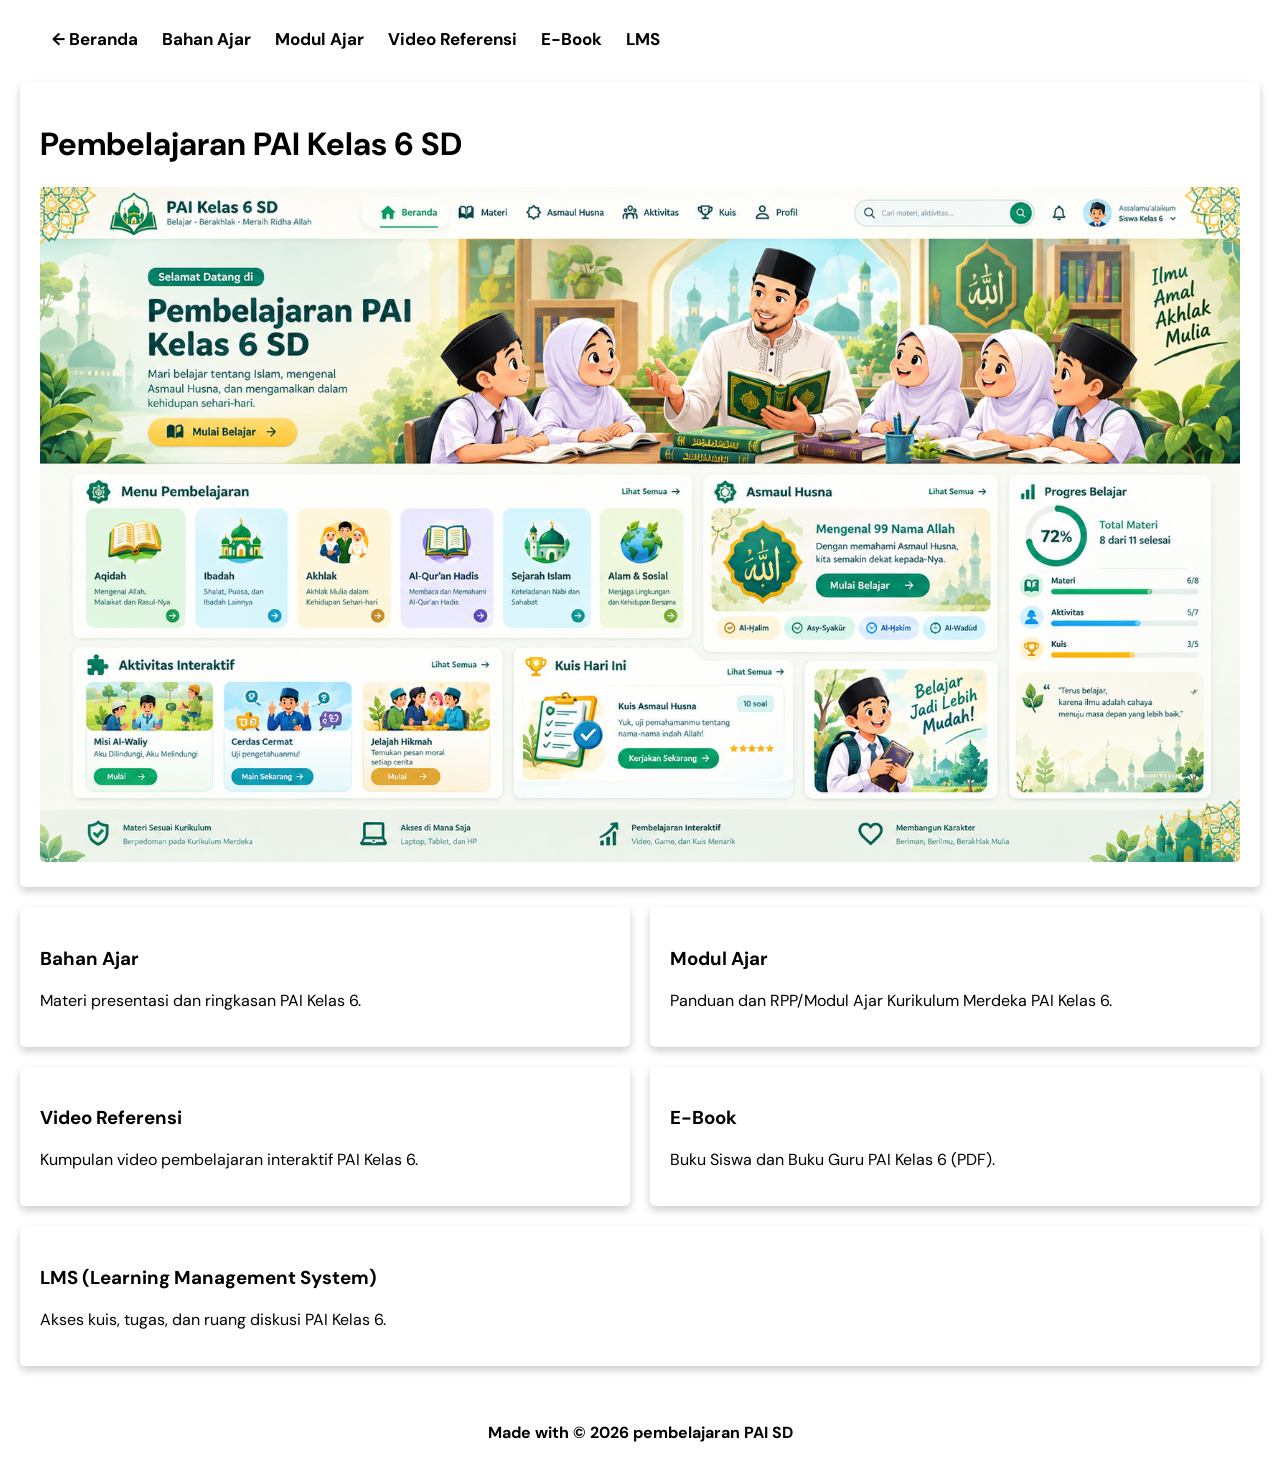
==== halaman-konten1.html @ a6414e2e "Add files via upload" ====
<!DOCTYPE html>
<html lang="id">
<head>
    <meta charset="UTF-8">
    <meta name="viewport" content="width=device-width, initial-scale=1.0">
    <title>Konten 1 - PAI SD Kelas 6</title>
    <link rel="stylesheet" href="style/style.css">
</head>
<body>
    <header>
        <nav>
            <ul>
                <li><a href="index.html">← Beranda</a></li>
                <li><a href="#bahan-ajar">Bahan Ajar</a></li>
                <li><a href="#modul-ajar">Modul Ajar</a></li>
                <li><a href="#video-referensi">Video Referensi</a></li>
                <li><a href="#e-book">E-Book</a></li>
                <li><a href="#lms">LMS</a></li>
            </ul>
        </nav>
    </header>

    <main>
        <div class="card">
            <h1>Pembelajaran PAI Kelas 6 SD</h1>
            <img src="gambar/kelaspaisd6.png" class="cover-image" alt="PAI Kelas 6">
        </div>

        <div class="container-grid" style="margin-top: 20px;">
            <div class="card" id="bahan-ajar">
                <h3>Bahan Ajar</h3>
                <p>Materi presentasi dan ringkasan PAI Kelas 6.</p>
            </div>
            <div class="card" id="modul-ajar">
                <h3>Modul Ajar</h3>
                <p>Panduan dan RPP/Modul Ajar Kurikulum Merdeka PAI Kelas 6.</p>
            </div>
            <div class="card" id="video-referensi">
                <h3>Video Referensi</h3>
                <p>Kumpulan video pembelajaran interaktif PAI Kelas 6.</p>
            </div>
            <div class="card" id="e-book">
                <h3>E-Book</h3>
                <p>Buku Siswa dan Buku Guru PAI Kelas 6 (PDF).</p>
            </div>
            <div class="card" id="lms" style="grid-column: span 2;">
                <h3>LMS (Learning Management System)</h3>
                <p>Akses kuis, tugas, dan ruang diskusi PAI Kelas 6.</p>
            </div>
        </div>
    </main>

    <footer>
        <p>Made with &#169; 2026 pembelajaran PAI SD</p>
    </footer>
</body>
</html>
---- style/style.css ----
@import url('https://fonts.googleapis.com/css2?family=DM+Sans&display=swap');

* {
    box-sizing: border-box;
}

body {
    font-family: 'DM Sans', sans-serif;
    margin: 0;
    padding: 0;
}

main {
    padding: 20px;
    overflow: auto;
}

/* --- NAVIGASI --- */
nav {
    width: 100%;
    background-color: transparent;
    overflow: auto;
}

nav li {
    display: inline;
    list-style-type: none;
    margin-right: 25px;
}

nav a {
    float: left;
    text-align: center;
    padding: 12px;
    color: black;
    text-decoration: none;
    font-size: 17px;
    font-weight: bold;
}

nav a:hover {
    background-color: blue;
    color: white;
    font-weight: bold;
    border-radius: 5px;
}

/* --- TATA LETAK & GRID --- */
#content {
    float: left;
    width: 100%; /* Ubah ke 100% agar grid punya ruang penuh */
    padding-left: 0;
}

/* Pembungkus utama grid 2x2 */
.container-grid, .image-grid {
    display: grid;
    grid-template-columns: repeat(2, 1fr);
    gap: 20px;
    width: 100%;
}

/* --- GAMBAR & KARTU --- */
.cover-image {
    width: 100%;
    max-height: 900px;
    object-fit: cover;
    object-position: center;
    border-radius: 5px;
}

.featured-image {
    width: 100%;
    height: auto;
    object-fit: cover;
    border-radius: 5px;
}

.card {
    box-shadow: 0 4px 8px 0 rgba(0, 0, 0, 0.2);
    border-radius: 5px;
    padding: 20px;
    background-color: #fff;
    cursor: pointer;
}

/* --- LINK & TOMBOL KARTU --- */
.card-link {
    text-decoration: none;
    color: inherit;
    display: block;
}

.card-link:hover .card {
    transform: translateY(-5px);
    transition: transform 0.2s ease;
}

.btn-buka {
    display: inline-block;
    padding: 10px 15px;
    background-color: #007bff;
    color: white;
    text-decoration: none;
    border-radius: 5px;
    margin-top: 10px;
}

.btn-buka:hover {
    background-color: #0056b3;
}

/* --- FOOTER --- */
footer {
    padding: 20px;
    color: black;
    background-color: white;
    text-align: center;
    font-weight: bold;
}

/* --- RESPONSIF HP --- */
@media screen and (max-width: 768px) {
    .container-grid, .image-grid {
        grid-template-columns: 1fr;
        gap: 15px;
    }
}
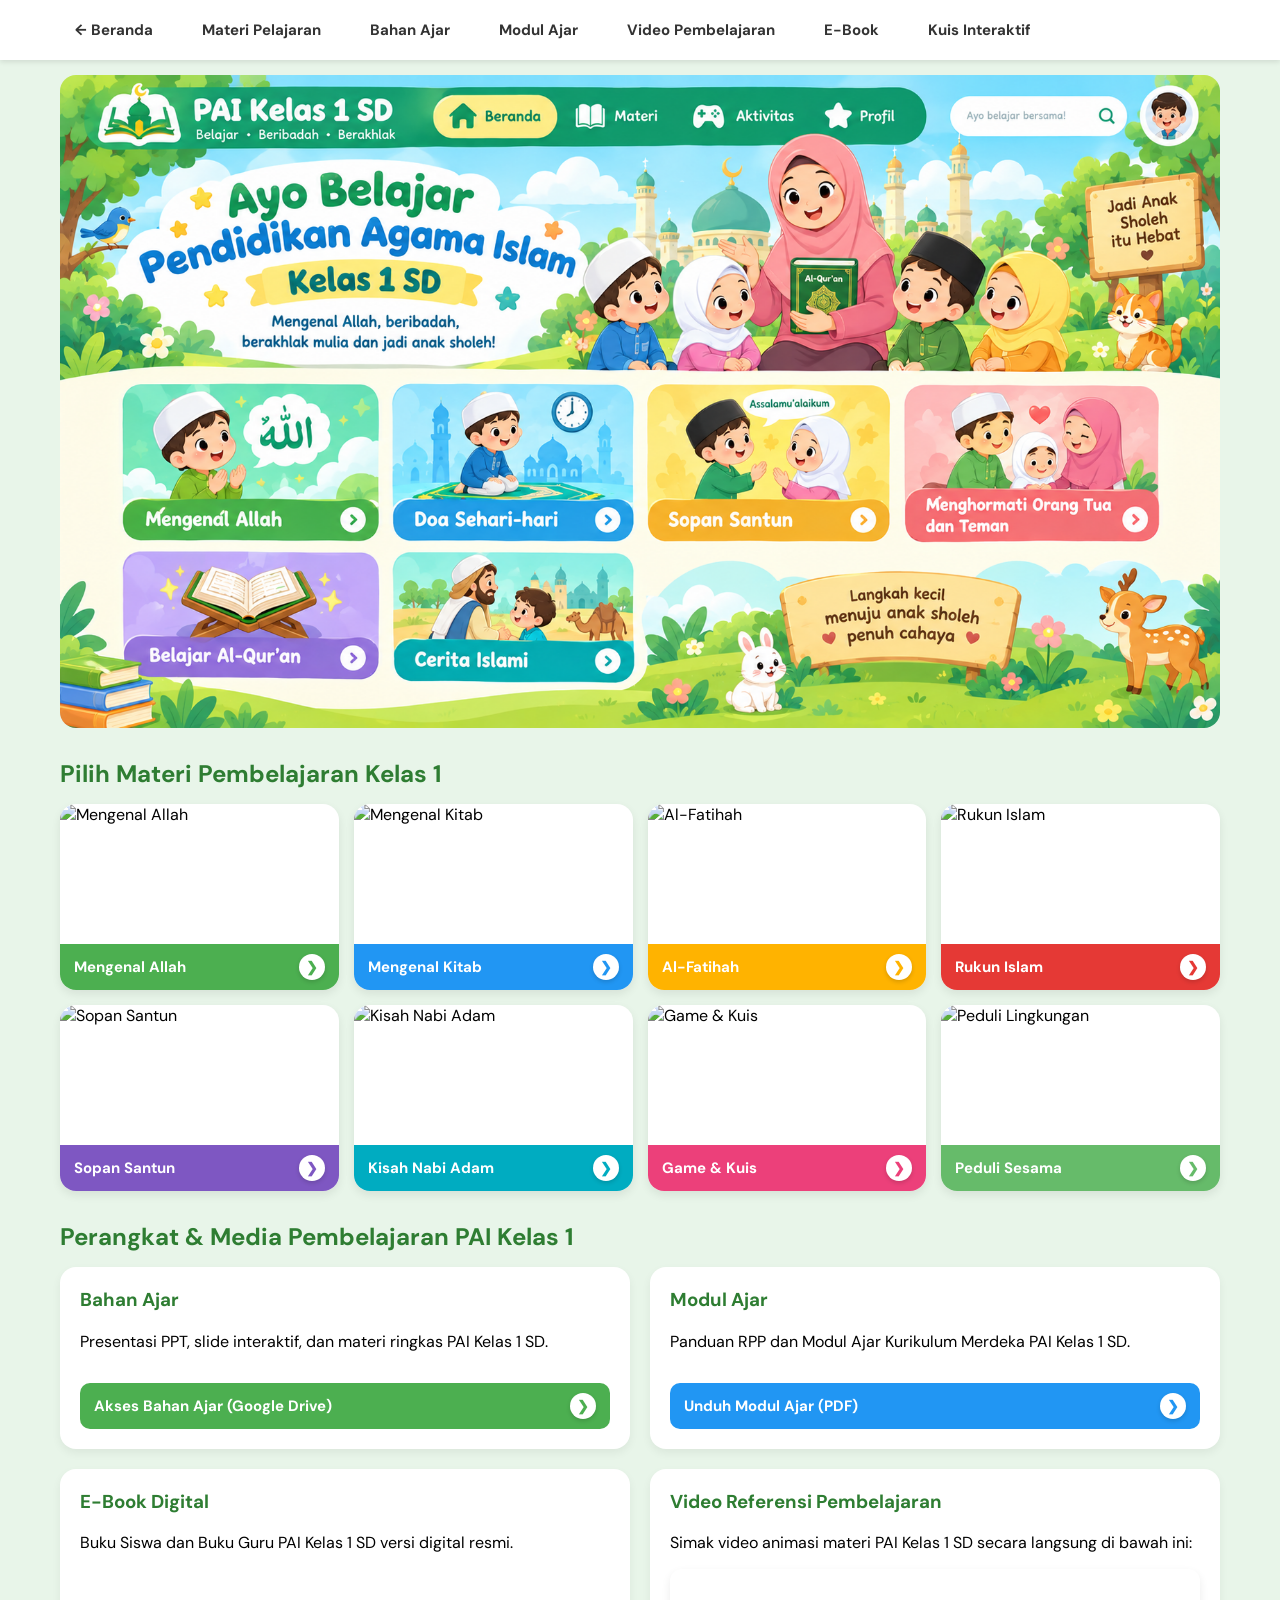
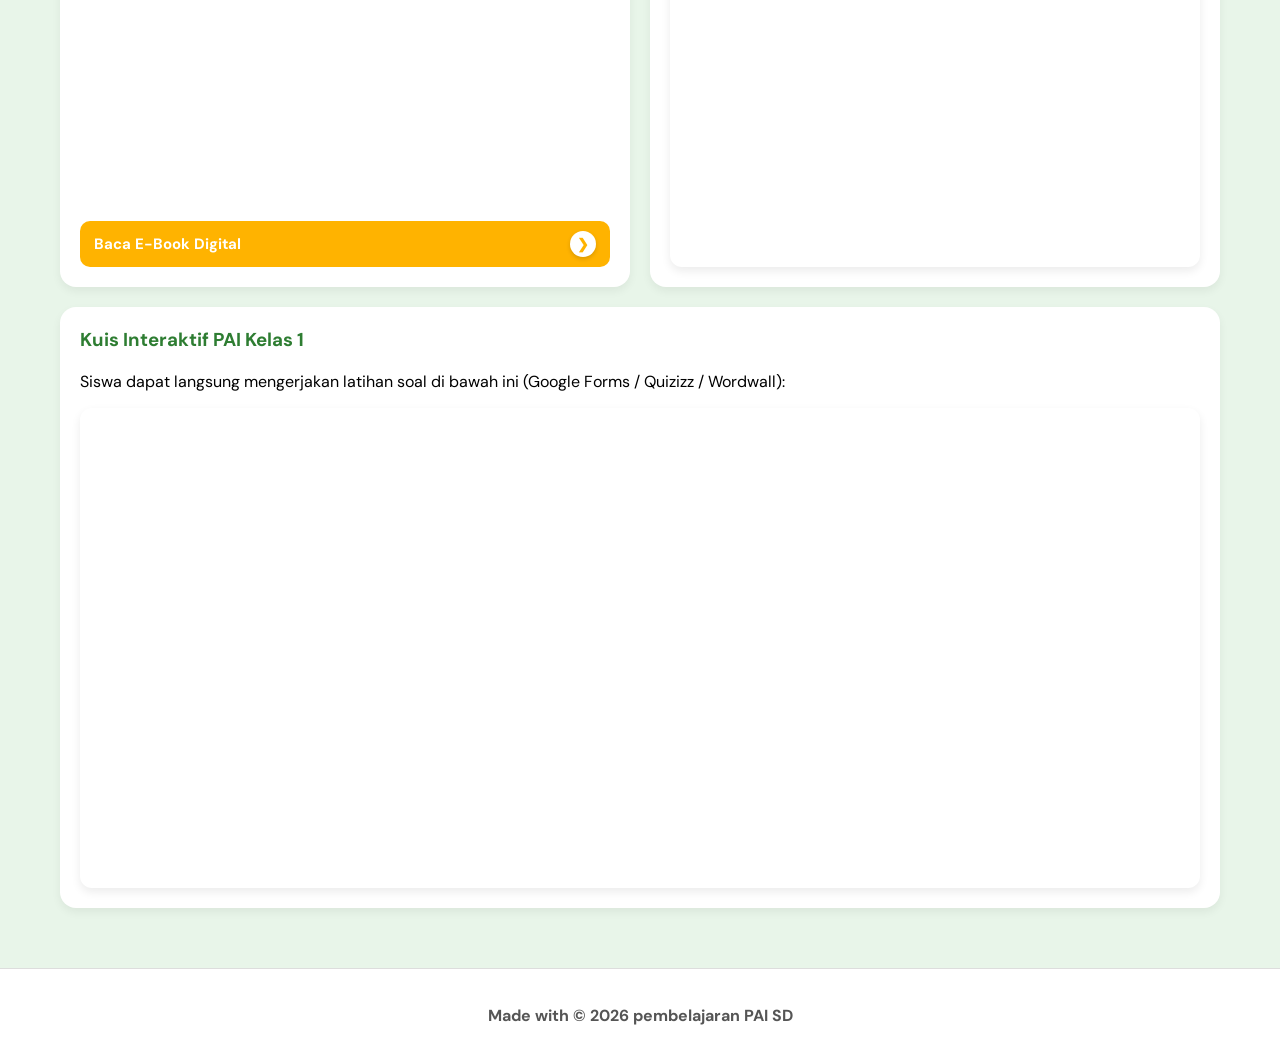
==== commit 7a0a522b: "Fix HTML encoding issues in halaman-konten1.html" ====
--- a/halaman-konten1.html
+++ b/halaman-konten1.html
@@ -3,55 +3,461 @@
 <head>
     <meta charset="UTF-8">
     <meta name="viewport" content="width=device-width, initial-scale=1.0">
-    <title>Konten 1 - PAI SD Kelas 6</title>
-    <link rel="stylesheet" href="style/style.css">
+    <title>PAI Kelas 1 SD</title>
+    <style>
+        @import url('https://fonts.googleapis.com/css2?family=DM+Sans:wght@500;700&display=swap');
+
+        * {
+            box-sizing: border-box;
+        }
+
+        body {
+            font-family: 'DM Sans', sans-serif;
+            margin: 0;
+            padding: 0;
+            background-color: #e8f5e9;
+        }
+
+        /* --- NAVIGASI UTAMA ATAS --- */
+        header {
+            width: 100%;
+            background-color: #ffffff;
+            box-shadow: 0 2px 5px rgba(0,0,0,0.1);
+            position: sticky;
+            top: 0;
+            z-index: 100;
+        }
+
+        nav {
+            width: 100%;
+            max-width: 1200px;
+            margin: 0 auto;
+            overflow: auto;
+        }
+
+        nav ul {
+            margin: 0;
+            padding: 10px 20px;
+            list-style: none;
+        }
+
+        nav li {
+            display: inline-block;
+            margin-right: 15px;
+        }
+
+        nav a {
+            text-align: center;
+            padding: 10px 15px;
+            color: #333;
+            text-decoration: none;
+            font-size: 15px;
+            font-weight: bold;
+            display: block;
+        }
+
+        nav a:hover {
+            background-color: #4CAF50;
+            color: white;
+            border-radius: 8px;
+        }
+
+        /* --- BANNER HEADER UTAMA --- */
+        .banner-container {
+            width: 100%;
+            max-width: 1200px;
+            margin: 15px auto 0 auto;
+            padding: 0 20px;
+        }
+
+        .cover-image {
+            width: 100%;
+            height: auto;
+            display: block;
+            border-radius: 16px;
+        }
+
+        /* --- CONTAINER KONTEN --- */
+        main {
+            max-width: 1200px;
+            margin: 0 auto;
+            padding: 20px;
+        }
+
+        .section-title {
+            color: #2e7d32;
+            margin-top: 10px;
+            margin-bottom: 15px;
+        }
+
+        /* --- GRID 4 KOLOM x 2 BARIS (MATERI KELAS) --- */
+        .container-grid-4 {
+            display: grid;
+            grid-template-columns: repeat(4, 1fr);
+            gap: 15px;
+            margin-bottom: 30px;
+        }
+
+        /* --- GRID 2 KOLOM (SUB-KONTEN / BAHAN AJAR) --- */
+        .container-grid-2 {
+            display: grid;
+            grid-template-columns: repeat(2, 1fr);
+            gap: 20px;
+            margin-top: 15px;
+        }
+
+        .card-link {
+            text-decoration: none;
+            color: inherit;
+            display: block;
+        }
+
+        .card-item {
+            border-radius: 16px;
+            overflow: hidden;
+            box-shadow: 0 4px 10px rgba(0, 0, 0, 0.08);
+            transition: transform 0.2s ease, box-shadow 0.2s ease;
+            display: flex;
+            flex-direction: column;
+            background-color: #fff;
+        }
+
+        .card-item:hover {
+            transform: translateY(-4px);
+            box-shadow: 0 8px 18px rgba(0, 0, 0, 0.15);
+        }
+
+        .card-item:active {
+            transform: translateY(2px);
+        }
+
+        .card-img {
+            width: 100%;
+            height: 140px;
+            object-fit: cover;
+            display: block;
+        }
+
+        /* --- STRIP TOMBOL HIJAU / COLORFUL --- */
+        .card-btn {
+            color: white;
+            padding: 10px 14px;
+            display: flex;
+            justify-content: space-between;
+            align-items: center;
+            font-size: 15px;
+            font-weight: bold;
+        }
+
+        .btn-green  { background-color: #4CAF50; }
+        .btn-blue   { background-color: #2196F3; }
+        .btn-yellow { background-color: #FFB300; }
+        .btn-red    { background-color: #E53935; }
+        .btn-purple { background-color: #7E57C2; }
+        .btn-cyan   { background-color: #00ACC1; }
+        .btn-pink   { background-color: #EC407A; }
+        .btn-lightgreen { background-color: #66BB6A; }
+
+        .arrow-circle {
+            background-color: white;
+            width: 26px;
+            height: 26px;
+            border-radius: 50%;
+            display: flex;
+            justify-content: center;
+            align-items: center;
+            font-size: 14px;
+            box-shadow: 0 2px 4px rgba(0,0,0,0.15);
+        }
+
+        .btn-green .arrow-circle  { color: #4CAF50; }
+        .btn-blue .arrow-circle   { color: #2196F3; }
+        .btn-yellow .arrow-circle { color: #FFB300; }
+        .btn-red .arrow-circle    { color: #E53935; }
+        .btn-purple .arrow-circle { color: #7E57C2; }
+        .btn-cyan .arrow-circle   { color: #00ACC1; }
+        .btn-pink .arrow-circle   { color: #EC407A; }
+        .btn-lightgreen .arrow-circle { color: #66BB6A; }
+
+        /* --- KARTU SUB-KONTEN --- */
+        .card-subkonten {
+            background-color: #ffffff;
+            border-radius: 16px;
+            padding: 20px;
+            box-shadow: 0 4px 10px rgba(0,0,0,0.06);
+            display: flex;
+            flex-direction: column;
+            justify-content: space-between;
+        }
+
+        .card-subkonten h3 {
+            margin-top: 0;
+            color: #2e7d32;
+        }
+
+        /* --- PEMBUNGKUS VIDEO YOUTUBE (RESPONSIF 16:9) --- */
+        .video-container {
+            position: relative;
+            padding-bottom: 56.25%;
+            height: 0;
+            overflow: hidden;
+            border-radius: 12px;
+            margin-top: 15px;
+            box-shadow: 0 4px 10px rgba(0,0,0,0.08);
+        }
+
+        .video-container iframe {
+            position: absolute;
+            top: 0;
+            left: 0;
+            width: 100%;
+            height: 100%;
+            border: 0;
+        }
+
+        /* --- CONTAINER KUIS / IFRAME EMBED --- */
+        .quiz-container {
+            width: 100%;
+            height: 480px;
+            border-radius: 12px;
+            overflow: hidden;
+            margin-top: 15px;
+            box-shadow: 0 4px 10px rgba(0,0,0,0.08);
+        }
+
+        .quiz-container iframe {
+            width: 100%;
+            height: 100%;
+            border: none;
+        }
+
+        /* --- FOOTER --- */
+        footer {
+            padding: 20px;
+            color: #555;
+            background-color: #ffffff;
+            text-align: center;
+            font-weight: bold;
+            margin-top: 40px;
+            border-top: 1px solid #ddd;
+        }
+
+        /* --- RESPONSIF TABLET & HP --- */
+        @media screen and (max-width: 992px) {
+            .container-grid-4 {
+                grid-template-columns: repeat(2, 1fr);
+            }
+        }
+
+        @media screen and (max-width: 576px) {
+            .container-grid-4, .container-grid-2 {
+                grid-template-columns: 1fr;
+            }
+            .grid-full {
+                grid-column: span 1 !important;
+            }
+        }
+    </style>
 </head>
 <body>
+
+    <!-- NAVIGASI MENU UTAMA -->
     <header>
         <nav>
             <ul>
                 <li><a href="index.html">← Beranda</a></li>
+                <li><a href="#materi">Materi Pelajaran</a></li>
                 <li><a href="#bahan-ajar">Bahan Ajar</a></li>
                 <li><a href="#modul-ajar">Modul Ajar</a></li>
-                <li><a href="#video-referensi">Video Referensi</a></li>
+                <li><a href="#video-referensi">Video Pembelajaran</a></li>
                 <li><a href="#e-book">E-Book</a></li>
-                <li><a href="#lms">LMS</a></li>
+                <li><a href="#lms">Kuis Interaktif</a></li>
             </ul>
         </nav>
     </header>
 
+    <!-- BANNER HEADER UTAMA -->
+    <div class="banner-container">
+        <img src="gambar/kelaspaisd1.png" class="cover-image" alt="PAI Kelas 1 SD Header">
+    </div>
+
     <main>
-        <div class="card">
-            <h1>Pembelajaran PAI Kelas 6 SD</h1>
-            <img src="gambar/kelaspaisd6.png" class="cover-image" alt="PAI Kelas 6">
+        <!-- SECTION 1: GRID 8 KARTU MATERI (4x2) -->
+        <h2 class="section-title" id="materi">Pilih Materi Pembelajaran Kelas 1</h2>
+        <div class="container-grid-4">
+
+            <!-- 1. Mengenal Allah -->
+            <a href="halaman-mengenal-allah.html" class="card-link">
+                <div class="card-item">
+                    <img src="gambar/icon-mengenal-allah.png" alt="Mengenal Allah" class="card-img">
+                    <div class="card-btn btn-green">
+                        <span>Mengenal Allah</span>
+                        <div class="arrow-circle">❯</div>
+                    </div>
+                </div>
+            </a>
+
+            <!-- 2. Mengenal Kitab -->
+            <a href="halaman-kitab.html" class="card-link">
+                <div class="card-item">
+                    <img src="gambar/icon-kitab.png" alt="Mengenal Kitab" class="card-img">
+                    <div class="card-btn btn-blue">
+                        <span>Mengenal Kitab</span>
+                        <div class="arrow-circle">❯</div>
+                    </div>
+                </div>
+            </a>
+
+            <!-- 3. Membaca Al-Fatihah -->
+            <a href="halaman-alfatihah.html" class="card-link">
+                <div class="card-item">
+                    <img src="gambar/icon-alfatihah.png" alt="Al-Fatihah" class="card-img">
+                    <div class="card-btn btn-yellow">
+                        <span>Al-Fatihah</span>
+                        <div class="arrow-circle">❯</div>
+                    </div>
+                </div>
+            </a>
+
+            <!-- 4. Rukun Islam -->
+            <a href="halaman-rukun-islam.html" class="card-link">
+                <div class="card-item">
+                    <img src="gambar/icon-rukun-islam.png" alt="Rukun Islam" class="card-img">
+                    <div class="card-btn btn-red">
+                        <span>Rukun Islam</span>
+                        <div class="arrow-circle">❯</div>
+                    </div>
+                </div>
+            </a>
+
+            <!-- 5. Sopan Santun -->
+            <a href="halaman-sopan-santun.html" class="card-link">
+                <div class="card-item">
+                    <img src="gambar/icon-sopan.png" alt="Sopan Santun" class="card-img">
+                    <div class="card-btn btn-purple">
+                        <span>Sopan Santun</span>
+                        <div class="arrow-circle">❯</div>
+                    </div>
+                </div>
+            </a>
+
+            <!-- 6. Kisah Nabi Adam -->
+            <a href="halaman-nabi-adam.html" class="card-link">
+                <div class="card-item">
+                    <img src="gambar/icon-nabi-adam.png" alt="Kisah Nabi Adam" class="card-img">
+                    <div class="card-btn btn-cyan">
+                        <span>Kisah Nabi Adam</span>
+                        <div class="arrow-circle">❯</div>
+                    </div>
+                </div>
+            </a>
+
+            <!-- 7. Game & Kuis -->
+            <a href="#lms" class="card-link">
+                <div class="card-item">
+                    <img src="gambar/icon-game.png" alt="Game & Kuis" class="card-img">
+                    <div class="card-btn btn-pink">
+                        <span>Game & Kuis</span>
+                        <div class="arrow-circle">❯</div>
+                    </div>
+                </div>
+            </a>
+
+            <!-- 8. Peduli Lingkungan -->
+            <a href="halaman-peduli.html" class="card-link">
+                <div class="card-item">
+                    <img src="gambar/icon-peduli.png" alt="Peduli Lingkungan" class="card-img">
+                    <div class="card-btn btn-lightgreen">
+                        <span>Peduli Sesama</span>
+                        <div class="arrow-circle">❯</div>
+                    </div>
+                </div>
+            </a>
+
         </div>
 
-        <div class="container-grid" style="margin-top: 20px;">
-            <div class="card" id="bahan-ajar">
-                <h3>Bahan Ajar</h3>
-                <p>Materi presentasi dan ringkasan PAI Kelas 6.</p>
+        <!-- SECTION 2: PERANGKAT & MEDIA PEMBELAJARAN -->
+        <h2 class="section-title">Perangkat & Media Pembelajaran PAI Kelas 1</h2>
+        <div class="container-grid-2">
+
+            <!-- Bahan Ajar -->
+            <div class="card-subkonten" id="bahan-ajar">
+                <div>
+                    <h3>Bahan Ajar</h3>
+                    <p>Presentasi PPT, slide interaktif, dan materi ringkas PAI Kelas 1 SD.</p>
+                </div>
+                <a href="https://drive.google.com" target="_blank" class="card-link" style="margin-top: 15px;">
+                    <div class="card-btn btn-green" style="border-radius: 10px;">
+                        <span>Akses Bahan Ajar (Google Drive)</span>
+                        <div class="arrow-circle">❯</div>
+                    </div>
+                </a>
             </div>
-            <div class="card" id="modul-ajar">
-                <h3>Modul Ajar</h3>
-                <p>Panduan dan RPP/Modul Ajar Kurikulum Merdeka PAI Kelas 6.</p>
+
+            <!-- Modul Ajar -->
+            <div class="card-subkonten" id="modul-ajar">
+                <div>
+                    <h3>Modul Ajar</h3>
+                    <p>Panduan RPP dan Modul Ajar Kurikulum Merdeka PAI Kelas 1 SD.</p>
+                </div>
+                <a href="https://drive.google.com" target="_blank" class="card-link" style="margin-top: 15px;">
+                    <div class="card-btn btn-blue" style="border-radius: 10px;">
+                        <span>Unduh Modul Ajar (PDF)</span>
+                        <div class="arrow-circle">❯</div>
+                    </div>
+                </a>
             </div>
-            <div class="card" id="video-referensi">
-                <h3>Video Referensi</h3>
-                <p>Kumpulan video pembelajaran interaktif PAI Kelas 6.</p>
+
+            <!-- E-Book -->
+            <div class="card-subkonten" id="e-book">
+                <div>
+                    <h3>E-Book Digital</h3>
+                    <p>Buku Siswa dan Buku Guru PAI Kelas 1 SD versi digital resmi.</p>
+                </div>
+                <a href="https://drive.google.com" target="_blank" class="card-link" style="margin-top: 15px;">
+                    <div class="card-btn btn-yellow" style="border-radius: 10px;">
+                        <span>Baca E-Book Digital</span>
+                        <div class="arrow-circle">❯</div>
+                    </div>
+                </a>
             </div>
-            <div class="card" id="e-book">
-                <h3>E-Book</h3>
-                <p>Buku Siswa dan Buku Guru PAI Kelas 6 (PDF).</p>
+
+            <!-- AREA VIDEO PEMBELAJARAN YOUTUBE (KEMBALI HADIR) -->
+            <div class="card-subkonten" id="video-referensi">
+                <div>
+                    <h3>Video Referensi Pembelajaran</h3>
+                    <p>Simak video animasi materi PAI Kelas 1 SD secara langsung di bawah ini:</p>
+                    
+                    <div class="video-container">
+                        <!-- Ganti URL embed di bawah dengan ID video YouTube pilihan Pak Erli -->
+                        <iframe 
+                            src="https://www.youtube.com/embed/GgyX_t_P7N8" 
+                            title="Video Pembelajaran PAI Kelas 1" 
+                            allow="accelerometer; autoplay; clipboard-write; encrypted-media; gyroscope; picture-in-picture" 
+                            allowfullscreen>
+                        </iframe>
+                    </div>
+                </div>
             </div>
-            <div class="card" id="lms" style="grid-column: span 2;">
-                <h3>LMS (Learning Management System)</h3>
-                <p>Akses kuis, tugas, dan ruang diskusi PAI Kelas 6.</p>
+
+            <!-- LMS / AREA KUIS INTERAKTIF (FULL BARIS) -->
+            <div class="card-subkonten grid-full" id="lms" style="grid-column: span 2;">
+                <div>
+                    <h3>Kuis Interaktif PAI Kelas 1</h3>
+                    <p>Siswa dapat langsung mengerjakan latihan soal di bawah ini (Google Forms / Quizizz / Wordwall):</p>
+                    
+                    <div class="quiz-container">
+                        <iframe src="https://docs.google.com/forms/d/e/1FAIpQLSfD_EXAMPLE/viewform?embedded=true">Loading kuis...</iframe>
+                    </div>
+                </div>
             </div>
+
         </div>
     </main>
 
     <footer>
         <p>Made with &#169; 2026 pembelajaran PAI SD</p>
     </footer>
+
 </body>
-</html>+</html>
